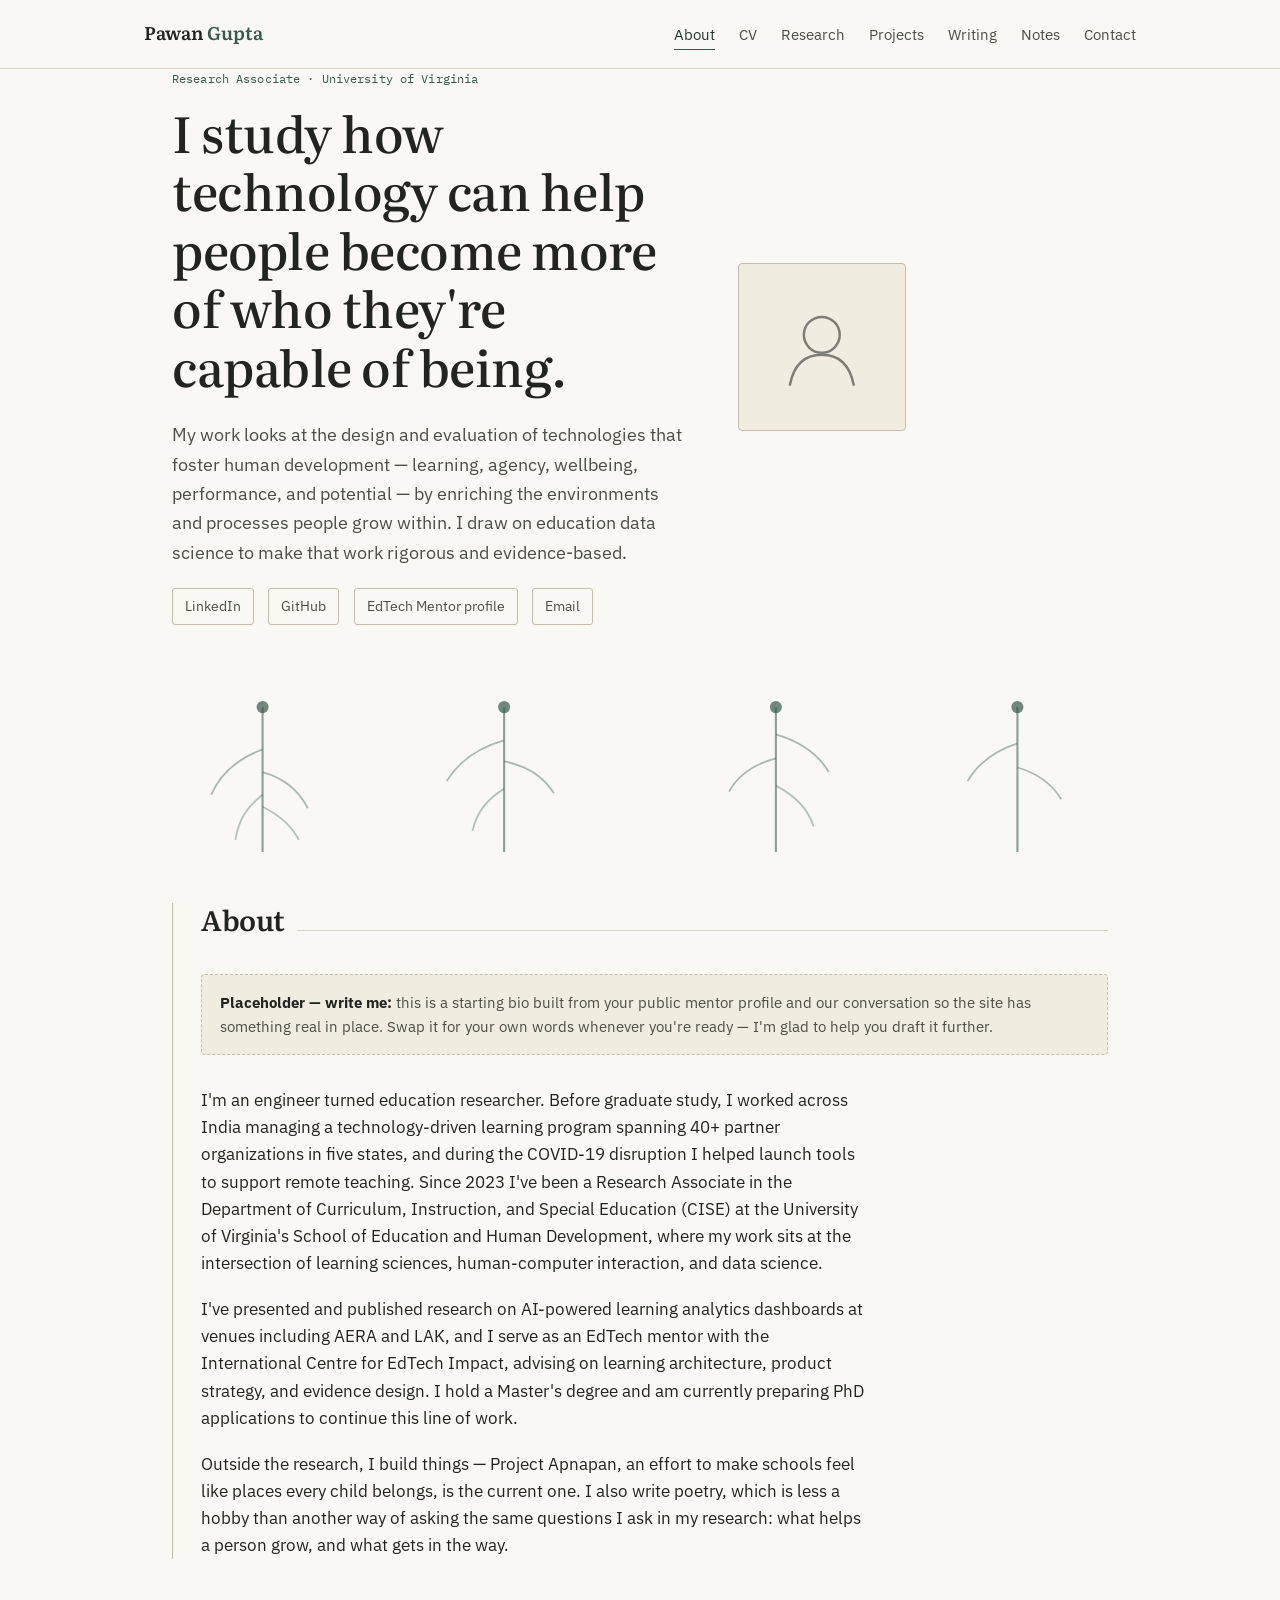
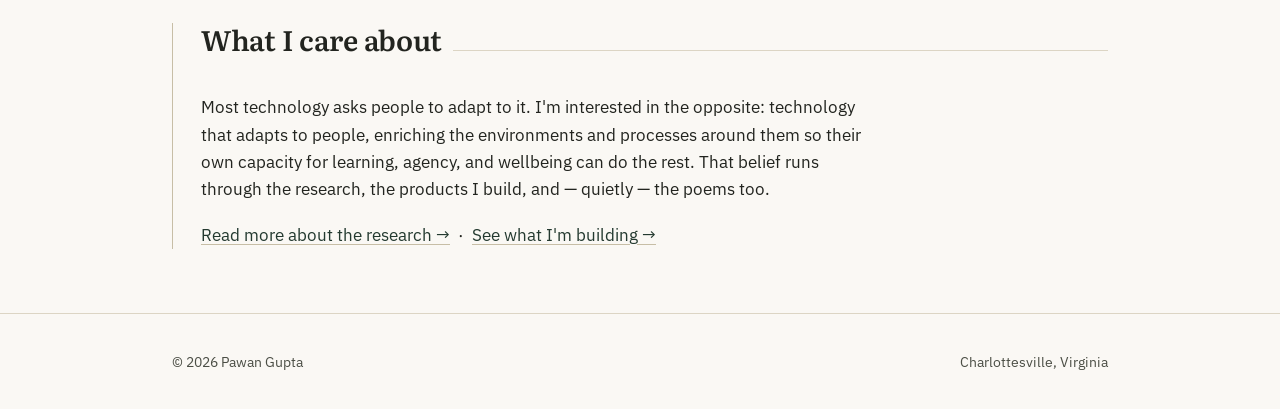
==== index.html @ cbf78066 "Add files via upload" ====
<!DOCTYPE html>
<html lang="en">
<head>
<meta charset="UTF-8">
<meta name="viewport" content="width=device-width, initial-scale=1.0">
<title>Pawan Gupta — Technology, human development &amp; learning</title>
<meta name="description" content="Pawan Gupta studies how technology can be designed and evaluated to foster human development, learning, agency, wellbeing, and potential.">
<link rel="stylesheet" href="styles.css">
</head>
<body>

<header class="site">
  <div class="wrap nav-row">
    <a class="wordmark" href="index.html">Pawan <span>Gupta</span></a>
    <nav class="primary">
      <a href="index.html" aria-current="page">About</a>
      <a href="cv.html">CV</a>
      <a href="research.html">Research</a>
      <a href="projects.html">Projects</a>
      <a href="writing.html">Writing</a>
      <a href="notes.html">Notes</a>
      <a href="contact.html">Contact</a>
    </nav>
  </div>
</header>

<main class="wrap">

  <section class="hero">
    <div>
      <p class="tag">Research Associate · University of Virginia</p>
      <h1>I study how technology can help people become more of who they're capable of being.</h1>
      <p class="lede">My work looks at the design and evaluation of technologies that foster human development — learning, agency, wellbeing, performance, and potential — by enriching the environments and processes people grow within. I draw on education data science to make that work rigorous and evidence-based.</p>
      <div class="social-row">
        <a href="https://www.linkedin.com/in/pgpta/" target="_blank" rel="noopener">LinkedIn</a>
        <a href="https://github.com/pawangupta-1" target="_blank" rel="noopener">GitHub</a>
        <a href="https://www.foreduimpact.org/edtechmentors/pawan-gupta" target="_blank" rel="noopener">EdTech Mentor profile</a>
        <a href="contact.html">Email</a>
      </div>
    </div>
    <div class="avatar-placeholder" aria-hidden="true">
      <!-- Placeholder headshot slot. Replace this <div> with:
           <img src="assets/photo.jpg" alt="Pawan Gupta" class="avatar-placeholder"> -->
      <svg viewBox="0 0 100 100" fill="none" xmlns="http://www.w3.org/2000/svg">
        <circle cx="50" cy="38" r="18" stroke="currentColor" stroke-width="2.5"/>
        <path d="M18 88c4-20 14-30 32-30s28 10 32 30" stroke="currentColor" stroke-width="2.5" stroke-linecap="round"/>
      </svg>
    </div>
  </section>

  <section aria-hidden="true">
    <svg class="roots" viewBox="0 0 620 110" fill="none" xmlns="http://www.w3.org/2000/svg">
      <path d="M60 12c0 40 0 74 0 96" stroke="currentColor" stroke-width="1.4" opacity=".55"/>
      <path d="M60 40c-16 6-28 16-34 30" stroke="currentColor" stroke-width="1.2" opacity=".4"/>
      <path d="M60 55c14 4 24 12 30 24" stroke="currentColor" stroke-width="1.2" opacity=".4"/>
      <path d="M60 70c-10 8-16 16-18 30" stroke="currentColor" stroke-width="1.2" opacity=".35"/>
      <path d="M60 78c12 6 20 14 24 22" stroke="currentColor" stroke-width="1.2" opacity=".35"/>
      <circle cx="60" cy="12" r="4" fill="currentColor" opacity=".7"/>
      <path d="M220 12c0 40 0 74 0 96" stroke="currentColor" stroke-width="1.4" opacity=".55"/>
      <path d="M220 34c-18 5-30 14-38 27" stroke="currentColor" stroke-width="1.2" opacity=".4"/>
      <path d="M220 48c16 3 26 10 33 21" stroke="currentColor" stroke-width="1.2" opacity=".4"/>
      <path d="M220 66c-11 7-18 15-21 28" stroke="currentColor" stroke-width="1.2" opacity=".35"/>
      <circle cx="220" cy="12" r="4" fill="currentColor" opacity=".7"/>
      <path d="M400 12c0 40 0 74 0 96" stroke="currentColor" stroke-width="1.4" opacity=".55"/>
      <path d="M400 30c17 5 28 13 35 25" stroke="currentColor" stroke-width="1.2" opacity=".4"/>
      <path d="M400 46c-15 4-25 11-31 22" stroke="currentColor" stroke-width="1.2" opacity=".4"/>
      <path d="M400 64c13 7 21 15 25 27" stroke="currentColor" stroke-width="1.2" opacity=".35"/>
      <circle cx="400" cy="12" r="4" fill="currentColor" opacity=".7"/>
      <path d="M560 12c0 40 0 74 0 96" stroke="currentColor" stroke-width="1.4" opacity=".55"/>
      <path d="M560 36c-15 5-26 13-33 25" stroke="currentColor" stroke-width="1.2" opacity=".4"/>
      <path d="M560 52c14 4 23 11 29 21" stroke="currentColor" stroke-width="1.2" opacity=".4"/>
      <circle cx="560" cy="12" r="4" fill="currentColor" opacity=".7"/>
    </svg>
  </section>

  <section class="notebook">
    <div class="section-head"><h2>About</h2></div>
    <div class="note">
      <strong>Placeholder — write me:</strong> this is a starting bio built from your public mentor profile and our conversation so the site has something real in place. Swap it for your own words whenever you're ready — I'm glad to help you draft it further.
    </div>
    <p>I'm an engineer turned education researcher. Before graduate study, I worked across India managing a technology-driven learning program spanning 40+ partner organizations in five states, and during the COVID-19 disruption I helped launch tools to support remote teaching. Since 2023 I've been a Research Associate in the Department of Curriculum, Instruction, and Special Education (CISE) at the University of Virginia's School of Education and Human Development, where my work sits at the intersection of learning sciences, human-computer interaction, and data science.</p>
    <p>I've presented and published research on AI-powered learning analytics dashboards at venues including AERA and LAK, and I serve as an EdTech mentor with the International Centre for EdTech Impact, advising on learning architecture, product strategy, and evidence design. I hold a Master's degree and am currently preparing PhD applications to continue this line of work.</p>
    <p>Outside the research, I build things — Project Apnapan, an effort to make schools feel like places every child belongs, is the current one. I also write poetry, which is less a hobby than another way of asking the same questions I ask in my research: what helps a person grow, and what gets in the way.</p>
  </section>

  <section class="notebook">
    <div class="section-head"><h2>What I care about</h2></div>
    <p>Most technology asks people to adapt to it. I'm interested in the opposite: technology that adapts to people, enriching the environments and processes around them so their own capacity for learning, agency, and wellbeing can do the rest. That belief runs through the research, the products I build, and — quietly — the poems too.</p>
    <p><a href="research.html">Read more about the research →</a> &nbsp;·&nbsp; <a href="projects.html">See what I'm building →</a></p>
  </section>

</main>

<footer class="site">
  <div class="wrap">
    <span>© 2026 Pawan Gupta</span>
    <span>Charlottesville, Virginia</span>
  </div>
</footer>

</body>
</html>
---- styles.css ----
/* ============================================================
   Pawan Gupta — personal site
   Design tokens
   ============================================================ */

@import url('https://fonts.googleapis.com/css2?family=Literata:ital,opsz,wght@0,7..72,400;0,7..72,500;0,7..72,600;1,7..72,400&family=IBM+Plex+Sans:wght@400;500;600&family=IBM+Plex+Mono:wght@400;500&display=swap');

:root {
  --paper: #FAF8F4;
  --paper-alt: #F1ECE0;
  --ink: #22241F;
  --ink-soft: #4B4E45;
  --pine: #35594B;
  --pine-deep: #23392F;
  --pine-light: #4C7A67;
  --gold: #B8862E;
  --line: #DCD5C4;
  --line-strong: #C7BEA6;

  --serif: 'Literata', Georgia, serif;
  --sans: 'IBM Plex Sans', -apple-system, BlinkMacSystemFont, sans-serif;
  --mono: 'IBM Plex Mono', ui-monospace, monospace;

  --max-w: 46rem;
  --wide-w: 62rem;
}

* { box-sizing: border-box; }

html { scroll-behavior: smooth; }

@media (prefers-reduced-motion: reduce) {
  html { scroll-behavior: auto; }
  * { animation: none !important; transition: none !important; }
}

body {
  margin: 0;
  background: var(--paper);
  color: var(--ink);
  font-family: var(--sans);
  font-size: 17px;
  line-height: 1.6;
  -webkit-font-smoothing: antialiased;
}

a {
  color: var(--pine-deep);
  text-decoration-color: var(--line-strong);
  text-underline-offset: 3px;
}
a:hover { text-decoration-color: var(--pine); }
a:focus-visible, button:focus-visible {
  outline: 2px solid var(--gold);
  outline-offset: 3px;
}

h1, h2, h3 {
  font-family: var(--serif);
  font-weight: 600;
  line-height: 1.18;
  margin: 0 0 .5em;
  letter-spacing: -0.01em;
}

h1 { font-size: clamp(2.1rem, 4.2vw, 3.1rem); font-weight: 500; }
h2 { font-size: clamp(1.4rem, 2.4vw, 1.75rem); }
h3 { font-size: 1.15rem; font-weight: 600; }

p { margin: 0 0 1.1em; max-width: 42rem; }
p.lede { font-size: 1.15rem; color: var(--ink-soft); }

.tag {
  font-family: var(--mono);
  font-size: .78rem;
  color: var(--pine);
  letter-spacing: .01em;
}

/* ---------- Layout shell ---------- */

.wrap {
  max-width: var(--wide-w);
  margin: 0 auto;
  padding: 0 1.75rem;
}

header.site {
  border-bottom: 1px solid var(--line);
  background: var(--paper);
  position: sticky;
  top: 0;
  z-index: 20;
}

.nav-row {
  display: flex;
  align-items: baseline;
  justify-content: space-between;
  padding: 1.15rem 0;
  gap: 1rem;
  flex-wrap: wrap;
}

.wordmark {
  font-family: var(--serif);
  font-size: 1.15rem;
  font-weight: 600;
  color: var(--ink);
  text-decoration: none;
  white-space: nowrap;
}
.wordmark span { color: var(--pine); }

nav.primary {
  display: flex;
  gap: 1.5rem;
  flex-wrap: wrap;
  font-size: .95rem;
}
nav.primary a {
  color: var(--ink-soft);
  text-decoration: none;
  padding-bottom: 2px;
  border-bottom: 1px solid transparent;
}
nav.primary a:hover,
nav.primary a[aria-current="page"] {
  color: var(--pine-deep);
  border-bottom-color: var(--pine);
}

main { padding: 3.5rem 0 5rem; }

/* Field-notebook margin rule: the one recurring signature device */
.notebook {
  border-left: 1px solid var(--line-strong);
  padding-left: 1.75rem;
}
@media (max-width: 640px) {
  .notebook { padding-left: 1.1rem; }
}

section + section { margin-top: 4rem; }

.section-head {
  display: flex;
  align-items: baseline;
  gap: .75rem;
  margin-bottom: 1.5rem;
}
.section-head .tag { text-transform: none; }
.section-head::after {
  content: "";
  flex: 1;
  border-bottom: 1px solid var(--line);
}

footer.site {
  border-top: 1px solid var(--line);
  margin-top: 4rem;
  padding: 2.25rem 0;
  font-size: .9rem;
  color: var(--ink-soft);
}
footer.site .wrap {
  display: flex;
  justify-content: space-between;
  align-items: center;
  flex-wrap: wrap;
  gap: .75rem;
}
footer.site a { color: var(--ink-soft); }

/* ---------- Components ---------- */

.btn {
  display: inline-flex;
  align-items: center;
  gap: .5rem;
  font-family: var(--sans);
  font-size: .95rem;
  font-weight: 500;
  color: var(--paper);
  background: var(--pine-deep);
  padding: .65rem 1.1rem;
  border-radius: 3px;
  text-decoration: none;
  border: 1px solid var(--pine-deep);
}
.btn:hover { background: var(--pine); border-color: var(--pine); }
.btn.ghost {
  background: transparent;
  color: var(--pine-deep);
  border: 1px solid var(--line-strong);
}
.btn.ghost:hover { border-color: var(--pine); background: var(--paper-alt); }

.linklist { list-style: none; margin: 0; padding: 0; }
.linklist li {
  padding: .95rem 0;
  border-bottom: 1px solid var(--line);
  display: flex;
  justify-content: space-between;
  align-items: baseline;
  gap: 1rem;
  flex-wrap: wrap;
}
.linklist li:first-child { padding-top: 0; }

.entry-title { font-weight: 600; }
.entry-meta { color: var(--ink-soft); font-size: .92rem; }

.timeline { list-style: none; margin: 0; padding: 0; }
.timeline li {
  display: grid;
  grid-template-columns: 7.5rem 1fr;
  gap: 1.25rem;
  padding: 1.1rem 0;
  border-bottom: 1px solid var(--line);
}
.timeline li:last-child { border-bottom: none; }
.timeline .when {
  font-family: var(--mono);
  font-size: .82rem;
  color: var(--pine);
  padding-top: .2rem;
}
.timeline .what h3 { margin-bottom: .2rem; }
.timeline .what p { margin-bottom: 0; color: var(--ink-soft); font-size: .95rem; }

@media (max-width: 560px) {
  .timeline li { grid-template-columns: 1fr; gap: .3rem; }
}

.pill {
  display: inline-block;
  font-family: var(--mono);
  font-size: .75rem;
  color: var(--pine-deep);
  background: var(--paper-alt);
  border: 1px solid var(--line-strong);
  border-radius: 3px;
  padding: .18rem .55rem;
  margin: 0 .4rem .4rem 0;
}

.note {
  background: var(--paper-alt);
  border: 1px dashed var(--line-strong);
  border-radius: 4px;
  padding: 1rem 1.15rem;
  font-size: .92rem;
  color: var(--ink-soft);
  margin: 1.25rem 0 2rem;
}
.note strong { color: var(--ink); }

.poem {
  font-family: var(--serif);
  font-style: italic;
  font-size: 1.05rem;
  line-height: 1.75;
  color: var(--ink);
  white-space: pre-line;
  border-left: 2px solid var(--gold);
  padding-left: 1.25rem;
  margin: 0 0 1rem;
}

.avatar-placeholder {
  width: 168px;
  height: 168px;
  border-radius: 4px;
  background: var(--paper-alt);
  border: 1px solid var(--line-strong);
  display: flex;
  align-items: center;
  justify-content: center;
  flex-shrink: 0;
}
.avatar-placeholder svg { width: 60%; height: 60%; opacity: .55; }

.hero {
  display: grid;
  grid-template-columns: 1.4fr 1fr;
  gap: 3rem;
  align-items: center;
}
@media (max-width: 760px) {
  .hero { grid-template-columns: 1fr; gap: 2rem; }
}

.roots { width: 100%; height: auto; color: var(--pine); margin: 1.5rem 0 -1rem; display: block; }

.social-row { display: flex; gap: .9rem; flex-wrap: wrap; margin-top: 1.25rem; }
.social-row a {
  font-size: .88rem;
  text-decoration: none;
  color: var(--ink-soft);
  border: 1px solid var(--line-strong);
  border-radius: 3px;
  padding: .4rem .75rem;
}
.social-row a:hover { color: var(--pine-deep); border-color: var(--pine); }
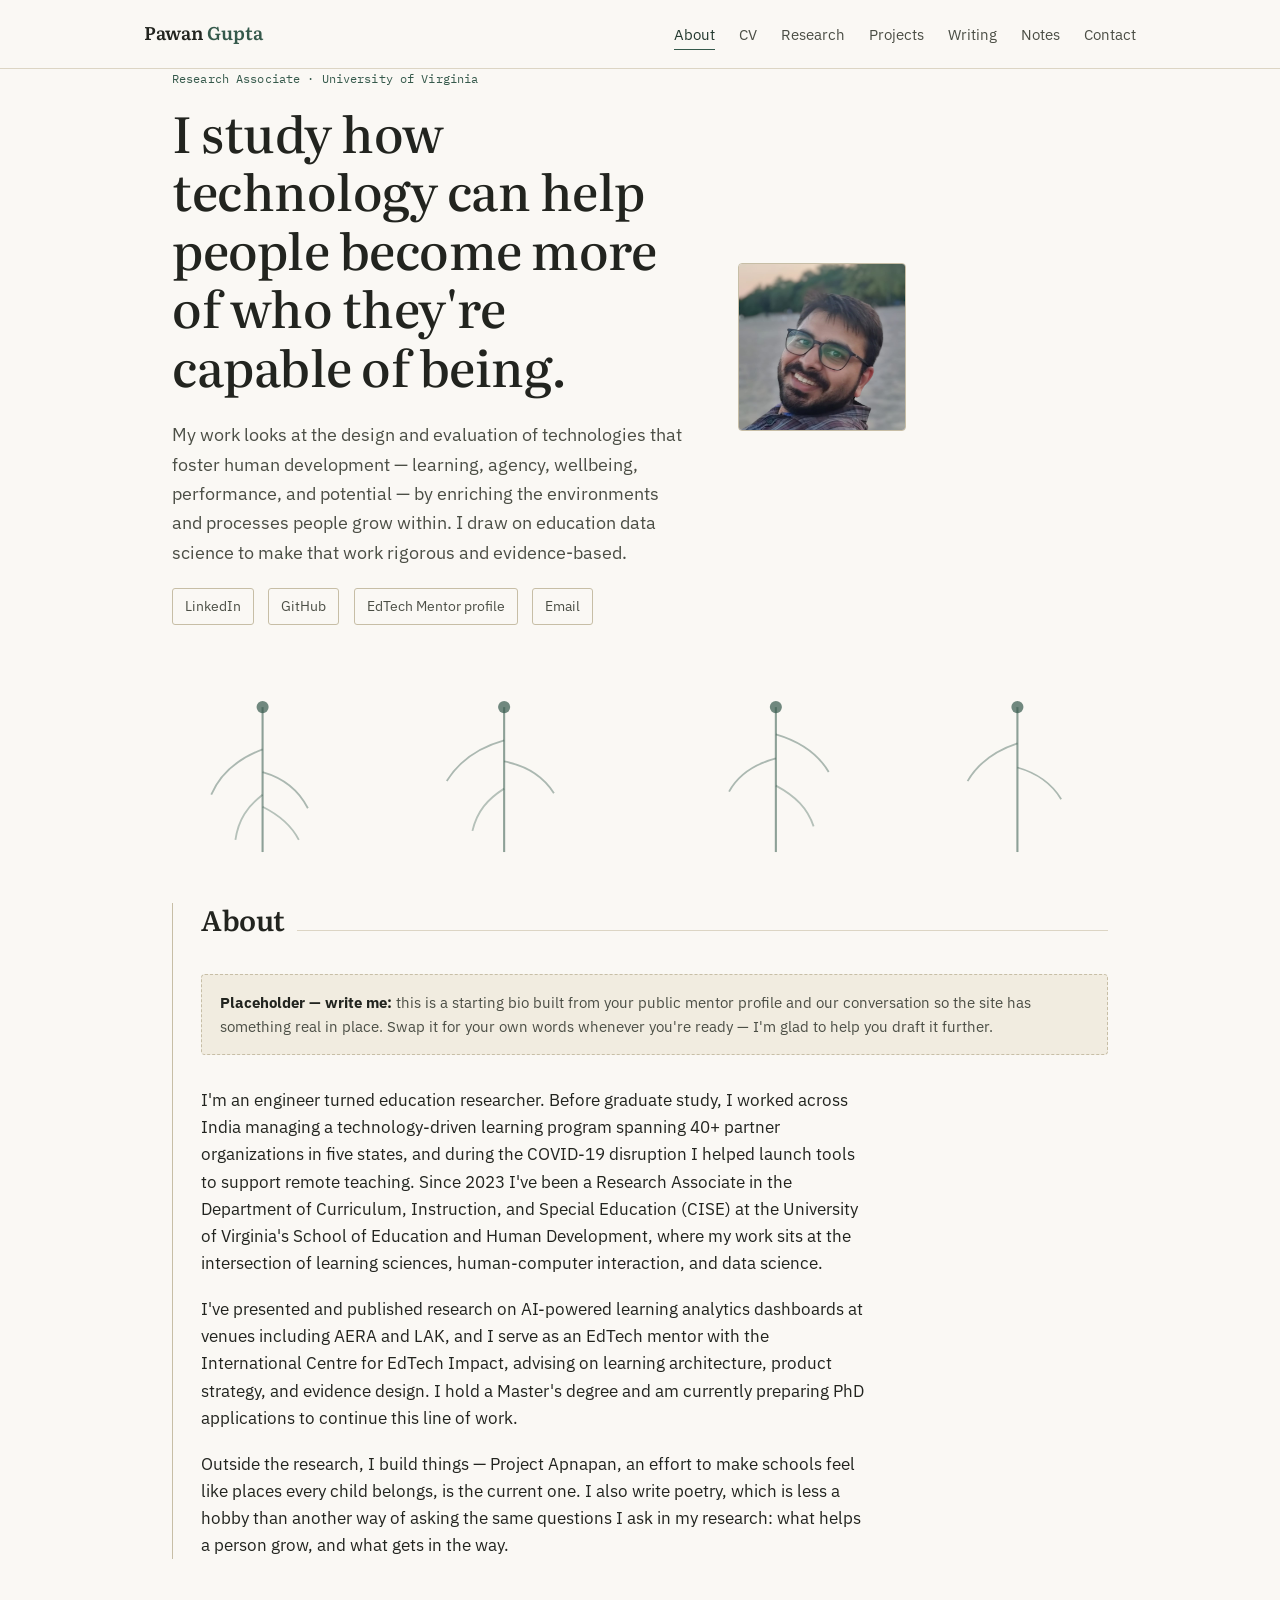
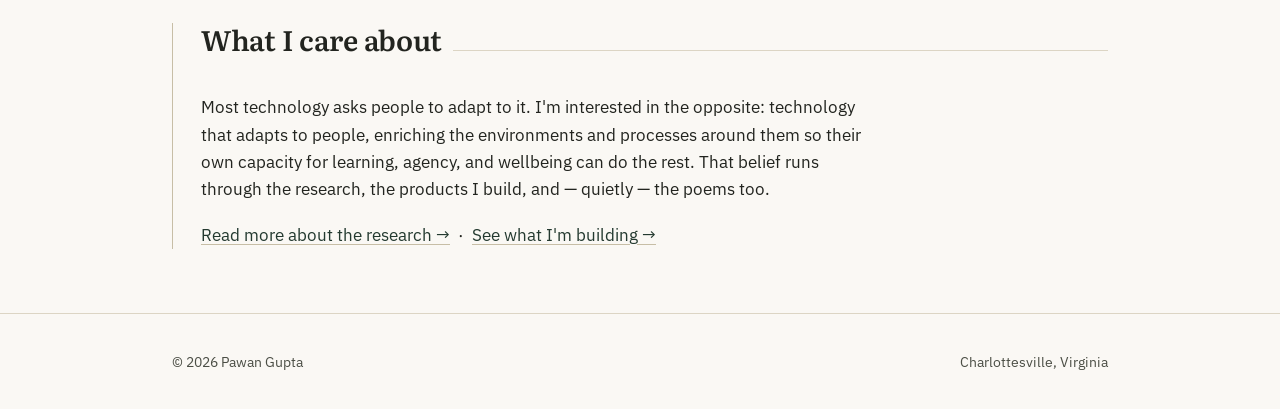
==== commit 6dce60d0: "Update index.html" ====
--- a/index.html
+++ b/index.html
@@ -38,14 +38,7 @@
         <a href="contact.html">Email</a>
       </div>
     </div>
-    <div class="avatar-placeholder" aria-hidden="true">
-      <!-- Placeholder headshot slot. Replace this <div> with:
-           <img src="assets/photo.jpg" alt="Pawan Gupta" class="avatar-placeholder"> -->
-      <svg viewBox="0 0 100 100" fill="none" xmlns="http://www.w3.org/2000/svg">
-        <circle cx="50" cy="38" r="18" stroke="currentColor" stroke-width="2.5"/>
-        <path d="M18 88c4-20 14-30 32-30s28 10 32 30" stroke="currentColor" stroke-width="2.5" stroke-linecap="round"/>
-      </svg>
-    </div>
+    <img src="assets/Pawan.jpg" alt="Pawan Gupta" class="avatar-placeholder" style="object-fit:cover;">
   </section>
 
   <section aria-hidden="true">
